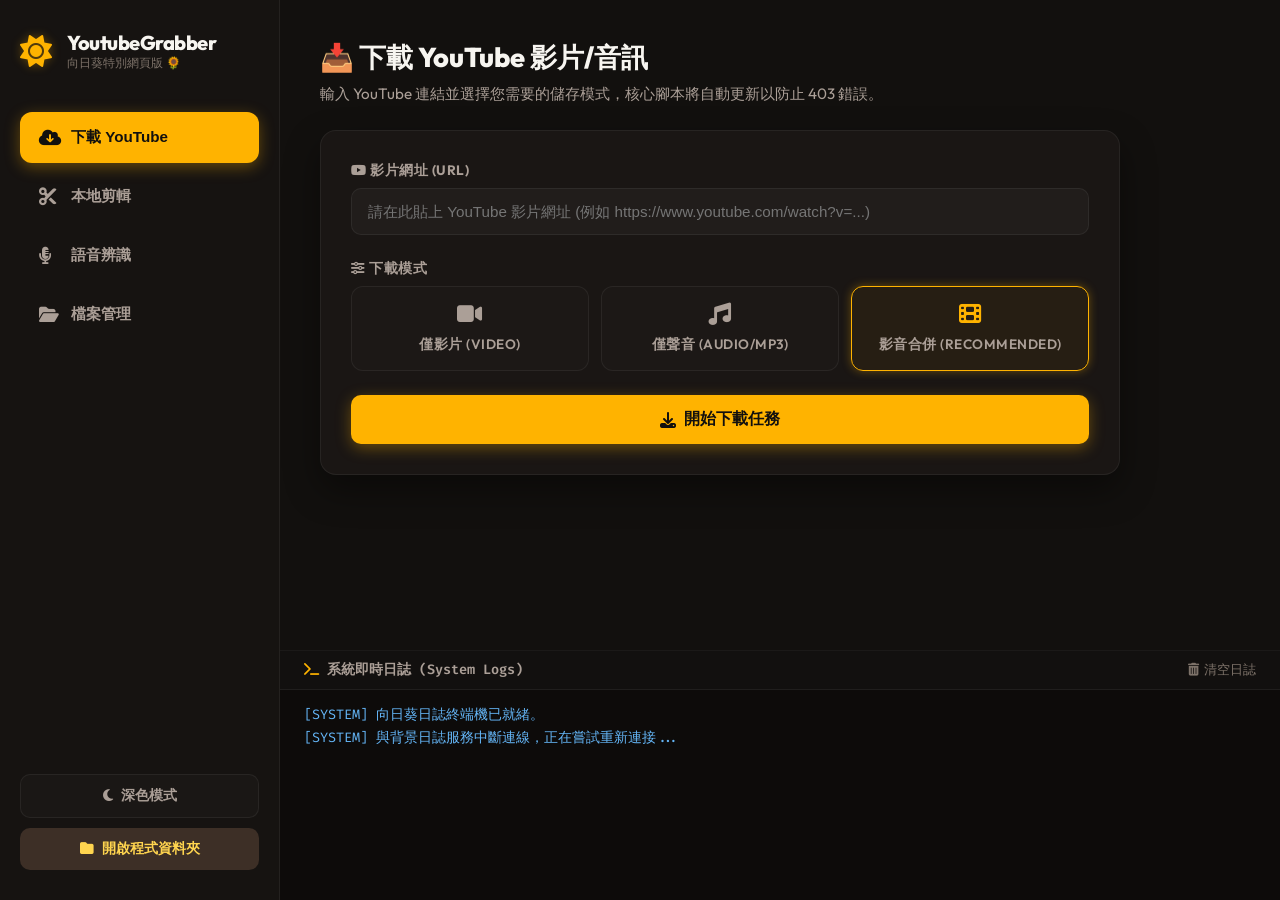
==== src/static/index.html @ 12cf1ce4 "first test" ====
<!DOCTYPE html>
<html lang="zh-Hant">
<head>
    <meta charset="UTF-8">
    <meta name="viewport" content="width=device-width, initial-scale=1.0">
    <title>Youtube 擷取工具 | 向日葵特別網頁版 🌻</title>
    <!-- Google Fonts -->
    <link rel="preconnect" href="https://fonts.googleapis.com">
    <link rel="preconnect" href="https://fonts.gstatic.com" crossorigin>
    <link href="https://fonts.googleapis.com/css2?family=Fira+Code:wght@400;600&family=Inter:wght@300;400;600;800&family=Outfit:wght@300;400;600;800&family=Playfair+Display:ital,wght@0,400;0,700;1,400&family=Space+Grotesk:wght@400;600;700&display=swap" rel="stylesheet">
    <!-- FontAwesome Icons -->
    <link rel="stylesheet" href="https://cdnjs.cloudflare.com/ajax/libs/font-awesome/6.4.0/css/all.min.css">
    <link rel="stylesheet" href="style.css">
</head>
<body class="theme-dark">
    <div class="app-layout">
        <!-- Sidebar Navigation -->
        <aside class="sidebar">
            <div class="brand-area">
                <div class="logo-sunflower"><i class="fa-solid fa-sun"></i></div>
                <div class="brand-text">
                    <h2>YoutubeGrabber</h2>
                    <p>向日葵特別網頁版 🌻</p>
                </div>
            </div>

            <!-- Tab Buttons -->
            <nav class="nav-tabs">
                <button class="nav-tab active" data-tab="tab-download">
                    <i class="fa-solid fa-cloud-arrow-down"></i> 下載 YouTube
                </button>
                <button class="nav-tab" data-tab="tab-cut">
                    <i class="fa-solid fa-scissors"></i> 本地剪輯
                </button>
                <button class="nav-tab" data-tab="tab-transcribe">
                    <i class="fa-solid fa-microphone-lines"></i> 語音辨識
                </button>
                <button class="nav-tab" data-tab="tab-files">
                    <i class="fa-solid fa-folder-open"></i> 檔案管理
                </button>
            </nav>

            <div class="sidebar-footer">
                <button id="theme-toggle-btn" class="theme-toggle-btn" title="切換深淺色模式">
                    <i class="fa-solid fa-moon"></i> <span>深色模式</span>
                </button>
                <button id="uninstall-tools-btn" class="theme-toggle-btn uninstall-btn" style="display: none; border-color: rgba(239, 83, 80, 0.25); color: #ef5350;" title="刪除本機的 FFmpeg / FFprobe">
                    <i class="fa-solid fa-trash-can"></i> <span>移除必要組件</span>
                </button>
                <button id="open-workspace-btn" class="workspace-btn">
                    <i class="fa-solid fa-folder"></i> 開啟程式資料夾
                </button>
            </div>
        </aside>

        <!-- Main Display Panel -->
        <main class="main-content">
            <!-- Dependency Alert Banner -->
            <div id="dependency-banner" class="dependency-banner hide">
                <div class="banner-content">
                    <span class="banner-icon"><i class="fa-solid fa-triangle-exclamation"></i></span>
                    <div class="banner-text">
                        <h3>偵測到缺少必要核心組件 (FFmpeg & FFprobe)</h3>
                        <p>專案需要這些組件才能進行影片下載與無損裁剪。點擊右側按鈕將為您自動安裝部署。</p>
                    </div>
                </div>
                <button id="install-tools-btn" class="install-banner-btn">
                    <i class="fa-solid fa-cloud-arrow-down"></i> 一鍵自動安裝
                </button>
            </div>

            <!-- Tabs Contents -->
            <div class="tab-contents">
                
                <!-- 1. YouTube Download Tab -->
                <div id="tab-download" class="tab-pane active">
                    <div class="pane-header">
                        <h2>📥 下載 YouTube 影片/音訊</h2>
                        <p>輸入 YouTube 連結並選擇您需要的儲存模式，核心腳本將自動更新以防止 403 錯誤。</p>
                    </div>

                    <div class="form-container">
                        <div class="input-group">
                            <label for="download-url"><i class="fa-brands fa-youtube"></i> 影片網址 (URL)</label>
                            <input type="url" id="download-url" placeholder="請在此貼上 YouTube 影片網址 (例如 https://www.youtube.com/watch?v=...)" required>
                        </div>

                        <div class="input-group">
                            <label><i class="fa-solid fa-sliders"></i> 下載模式</label>
                            <div class="mode-selectors">
                                <label class="mode-card">
                                    <input type="radio" name="download-mode" value="1">
                                    <div class="mode-card-content">
                                        <i class="fa-solid fa-video"></i>
                                        <span>僅影片 (Video)</span>
                                    </div>
                                </label>
                                <label class="mode-card">
                                    <input type="radio" name="download-mode" value="2">
                                    <div class="mode-card-content">
                                        <i class="fa-solid fa-music"></i>
                                        <span>僅聲音 (Audio/MP3)</span>
                                    </div>
                                </label>
                                <label class="mode-card active">
                                    <input type="radio" name="download-mode" value="3" checked>
                                    <div class="mode-card-content">
                                        <i class="fa-solid fa-film"></i>
                                        <span>影音合併 (Recommended)</span>
                                    </div>
                                </label>
                            </div>
                        </div>

                        <button id="start-download-btn" class="action-btn btn-yellow">
                            <i class="fa-solid fa-download"></i> 開始下載任務
                        </button>
                    </div>
                </div>

                <!-- 2. Local Media Cut Tab -->
                <div id="tab-cut" class="tab-pane">
                    <div class="pane-header">
                        <h2>✂️ 本地媒體高速度剪輯</h2>
                        <p>使用 FFmpeg 無損複製技術，在不重新編碼的情況下，極速裁剪影片或音訊。</p>
                    </div>

                    <div class="form-container">
                        <div class="input-group">
                            <label for="cut-file-path"><i class="fa-solid fa-file-video"></i> 本地檔案絕對路徑</label>
                            <div class="path-input-wrapper">
                                <input type="text" id="cut-file-path" placeholder="請輸入本機檔案路徑 (例如 C:\Videos\test.mp4) 或從檔案管理中點選">
                            </div>
                        </div>

                        <!-- Time inputs -->
                        <div class="time-range-group">
                            <div class="time-box">
                                <span class="time-title"><i class="fa-solid fa-play"></i> 開始時間</span>
                                <div class="time-inputs">
                                    <input type="number" id="start-h" min="0" max="99" value="0" placeholder="時">
                                    <span class="colon">:</span>
                                    <input type="number" id="start-m" min="0" max="59" value="0" placeholder="分">
                                    <span class="colon">:</span>
                                    <input type="number" id="start-s" min="0" max="59" value="0" placeholder="秒">
                                </div>
                            </div>
                            
                            <div class="time-box">
                                <span class="time-title"><i class="fa-solid fa-stop"></i> 結束時間</span>
                                <div class="time-inputs">
                                    <input type="number" id="end-h" min="0" max="99" value="0" placeholder="時">
                                    <span class="colon">:</span>
                                    <input type="number" id="end-m" min="0" max="59" value="0" placeholder="分">
                                    <span class="colon">:</span>
                                    <input type="number" id="end-s" min="0" max="10" placeholder="秒">
                                </div>
                            </div>
                        </div>

                        <button id="start-cut-btn" class="action-btn btn-yellow">
                            <i class="fa-solid fa-scissors"></i> 執行 FFmpeg 剪輯
                        </button>
                    </div>
                </div>

                <!-- 3. Audio Transcriber (Whisper) Tab -->
                <div id="tab-transcribe" class="tab-pane">
                    <div class="pane-header">
                        <h2>🎤 AI 語音辨識 (Whisper)</h2>
                        <p>將本地影片或音訊檔案直接轉換為繁體中文字幕，基於 faster-whisper 引擎。</p>
                    </div>

                    <div class="form-container">
                        <div class="input-group">
                            <label for="transcribe-file-path"><i class="fa-solid fa-file-audio"></i> 本地檔案絕對路徑</label>
                            <input type="text" id="transcribe-file-path" placeholder="請輸入本機檔案路徑 (例如 C:\Videos\test.mp3) 或從檔案管理中點選">
                        </div>

                        <div class="form-row">
                            <div class="input-group half">
                                <label for="whisper-model-select"><i class="fa-solid fa-brain"></i> 語音模型大小</label>
                                <select id="whisper-model-select">
                                    <option value="tiny">Tiny (極快/低準度)</option>
                                    <option value="base">Base (快速/中低準度)</option>
                                    <option value="small">Small (平衡/中等準度)</option>
                                    <option value="medium">Medium (慢/高準度)</option>
                                    <option value="large-v3" selected>Large-V3 (極慢/最高準度)</option>
                                </select>
                            </div>

                            <div class="input-group half align-bottom">
                                <label class="custom-checkbox">
                                    <input type="checkbox" id="show-timestamps-check" checked>
                                    <span class="checkmark"></span>
                                    輸出中包含時間戳記
                                </label>
                            </div>
                        </div>

                        <button id="start-transcribe-btn" class="action-btn btn-yellow">
                            <i class="fa-solid fa-microphone-lines"></i> 開始 Whisper 文字辨識
                        </button>
                    </div>
                </div>

                <!-- 4. File Manager Tab -->
                <div id="tab-files" class="tab-pane">
                    <div class="pane-header">
                        <h2>📂 下載與輸出檔案管理</h2>
                        <p>這裡列出了目前儲存在程式根目錄下的所有影片、音訊及文字辨識檔。</p>
                    </div>

                    <div class="files-table-container">
                        <table id="files-table" class="files-table">
                            <thead>
                                <tr>
                                    <th>檔案名稱</th>
                                    <th>大小 (MB)</th>
                                    <th>檔案類型</th>
                                    <th class="actions-header">快速操作</th>
                                </tr>
                            </thead>
                            <tbody id="files-list-body">
                                <!-- Dynamic File Items -->
                                <tr>
                                    <td colspan="4" class="empty-message">正在載入本地檔案清單...</td>
                                </tr>
                            </tbody>
                        </table>
                    </div>
                </div>

            </div>

            <!-- Execution Status & Progress (Sticky bottom-middle area) -->
            <div id="progress-container" class="progress-container hide">
                <div class="progress-details">
                    <span id="progress-task-name"><i class="fa-solid fa-spinner fa-spin"></i> 正在執行任務...</span>
                    <span id="progress-percentage">0%</span>
                </div>
                <div class="progress-bar-bg">
                    <div id="progress-bar-fill" class="progress-bar-fill" style="width: 0%"></div>
                </div>
            </div>

            <!-- System Terminal Logger -->
            <footer class="system-logs-panel">
                <div class="logs-header">
                    <h3><i class="fa-solid fa-terminal"></i> 系統即時日誌 (System Logs)</h3>
                    <button id="clear-logs-btn" class="clear-btn" title="清除終端機日誌">
                        <i class="fa-solid fa-trash-can"></i> 清空日誌
                    </button>
                </div>
                <div id="terminal-console" class="terminal-console">
                    <div class="log-line system-line">[SYSTEM] 向日葵日誌終端機已就緒。</div>
                </div>
            </footer>
        </main>
    </div>

    <!-- Media Preview Modal (for video/audio playing) -->
    <div id="media-modal" class="modal">
        <div class="modal-content">
            <span class="modal-close">&times;</span>
            <h3 id="modal-title">媒體播放器</h3>
            <div class="modal-body">
                <!-- HTML5 video/audio player served dynamically or standard container -->
                <div id="media-player-container"></div>
            </div>
        </div>
    </div>

    <!-- JavaScript Controller -->
    <script src="app.js"></script>
</body>
</html>
---- src/static/style.css ----
/* ===================================================
   YoutubeGrabber - Sunflower Studio Premium Stylesheet
   =================================================== */

/* Theme variables declarations */
.theme-dark {
    --bg-primary: #12100e;
    --bg-secondary: #1a1614;
    --bg-sidebar: #161311;
    --border-color: rgba(255, 255, 255, 0.06);
    --border-color-active: rgba(255, 179, 0, 0.3);
    
    --text-primary: #f7f5f0;
    --text-secondary: #ab9f97;
    --text-muted: #7d7269;
    
    --accent-sunflower: #ffb300;
    --accent-hover: #ffa000;
    --accent-shadow: rgba(255, 179, 0, 0.35);
    
    --secondary-btn: #3d2f26;
    --secondary-btn-hover: #4e3d31;
    --secondary-text: #ffd54f;
    
    --card-bg: #1e1a17;
    --terminal-bg: #0d0b0a;
    --terminal-text: #ffcc00;
    --terminal-tag: #8bc34a;
    --terminal-system: #64b5f6;
    --terminal-border: rgba(255, 179, 0, 0.1);
    
    --shadow-premium: 0 15px 35px rgba(0, 0, 0, 0.4);
}

.theme-light {
    --bg-primary: #f2ebd9;
    --bg-secondary: #fffdf9;
    --bg-sidebar: #fff8e7;
    --border-color: rgba(93, 64, 55, 0.12);
    --border-color-active: rgba(255, 160, 0, 0.5);
    
    --text-primary: #3d2720;
    --text-secondary: #5e4137;
    --text-muted: #8d6e63;
    
    --accent-sunflower: #ffa000;
    --accent-hover: #f57c00;
    --accent-shadow: rgba(255, 160, 0, 0.25);
    
    --secondary-btn: #5d4037;
    --secondary-btn-hover: #3e2723;
    --secondary-text: #fffdf9;
    
    --card-bg: #fffbf0;
    --terminal-bg: #3d2720;
    --terminal-text: #fff8e1;
    --terminal-tag: #a5d6a7;
    --terminal-system: #90caf9;
    --terminal-border: rgba(93, 64, 55, 0.2);
    
    --shadow-premium: 0 10px 25px rgba(93, 64, 55, 0.15);
}

/* Global Reset & Typography */
* {
    box-sizing: border-box;
    margin: 0;
    padding: 0;
    transition: background-color 0.3s ease, border-color 0.3s ease, color 0.2s ease;
}

body {
    font-family: 'Outfit', 'Inter', "Microsoft JhengHei UI", -apple-system, sans-serif;
    background-color: var(--bg-primary);
    color: var(--text-primary);
    overflow: hidden;
    height: 100vh;
    width: 100vw;
}

/* Layout Structure */
.app-layout {
    display: flex;
    width: 100vw;
    height: 100vh;
    overflow: hidden;
}

/* Sidebar Styling */
.sidebar {
    width: 280px;
    background-color: var(--bg-sidebar);
    border-right: 1px solid var(--border-color);
    display: flex;
    flex-direction: column;
    padding: 30px 20px;
    z-index: 10;
}

.brand-area {
    display: flex;
    align-items: center;
    gap: 15px;
    margin-bottom: 40px;
}

.logo-sunflower {
    font-size: 2rem;
    color: var(--accent-sunflower);
    animation: rotateSlow 25s infinite linear;
    filter: drop-shadow(0 0 5px var(--accent-shadow));
}

.brand-text h2 {
    font-size: 1.25rem;
    font-weight: 800;
    letter-spacing: -0.5px;
}

.brand-text p {
    font-size: 0.75rem;
    color: var(--text-muted);
}

.nav-tabs {
    display: flex;
    flex-direction: column;
    gap: 8px;
    flex: 1;
}

.nav-tab {
    background: transparent;
    border: 1px solid transparent;
    padding: 14px 18px;
    border-radius: 12px;
    color: var(--text-secondary);
    font-size: 0.95rem;
    font-weight: 600;
    text-align: left;
    cursor: pointer;
    display: flex;
    align-items: center;
    gap: 12px;
    transition: all 0.2s ease;
}

.nav-tab i {
    font-size: 1.1rem;
    width: 20px;
}

.nav-tab:hover {
    background-color: rgba(255, 179, 0, 0.05);
    color: var(--text-primary);
}

.nav-tab.active {
    background-color: var(--accent-sunflower);
    color: #12100e !important;
    box-shadow: 0 4px 15px var(--accent-shadow);
}

.sidebar-footer {
    display: flex;
    flex-direction: column;
    gap: 10px;
    margin-top: auto;
}

.theme-toggle-btn, .workspace-btn {
    width: 100%;
    padding: 12px;
    border-radius: 10px;
    font-size: 0.85rem;
    font-weight: 600;
    cursor: pointer;
    display: flex;
    justify-content: center;
    align-items: center;
    gap: 8px;
    border: 1px solid var(--border-color);
    background: rgba(255,255,255,0.02);
    color: var(--text-secondary);
}

.theme-toggle-btn:hover, .workspace-btn:hover {
    background: rgba(255, 179, 0, 0.08);
    color: var(--text-primary);
}

.workspace-btn {
    background-color: var(--secondary-btn);
    color: var(--secondary-text);
    border: none;
}
.workspace-btn:hover {
    background-color: var(--secondary-btn-hover);
    color: var(--text-primary);
}

/* Main Content Panel */
.main-content {
    flex: 1;
    display: flex;
    flex-direction: column;
    height: 100%;
    overflow: hidden;
    position: relative;
}

/* Tab Panes */
.tab-contents {
    flex: 1;
    overflow-y: auto;
    padding: 40px;
    display: flex;
    flex-direction: column;
}

.tab-pane {
    display: none;
    flex-direction: column;
    gap: 25px;
    height: 100%;
}

.tab-pane.active {
    display: flex;
}

.pane-header h2 {
    font-size: 1.7rem;
    font-weight: 800;
    margin-bottom: 8px;
    display: flex;
    align-items: center;
    gap: 10px;
}

.pane-header p {
    color: var(--text-secondary);
    font-size: 0.95rem;
}

/* Form Container styles */
.form-container {
    background-color: var(--bg-secondary);
    border: 1px solid var(--border-color);
    border-radius: 16px;
    padding: 30px;
    display: flex;
    flex-direction: column;
    gap: 24px;
    box-shadow: var(--shadow-premium);
    max-width: 800px;
}

.input-group {
    display: flex;
    flex-direction: column;
    gap: 8px;
}

.input-group.half {
    flex: 1;
}

.form-row {
    display: flex;
    gap: 20px;
}

.input-group.align-bottom {
    justify-content: flex-end;
    padding-bottom: 12px;
}

label {
    font-size: 0.85rem;
    font-weight: 700;
    text-transform: uppercase;
    letter-spacing: 0.5px;
    color: var(--text-secondary);
}

input[type="url"], input[type="text"], select {
    background-color: rgba(255, 255, 255, 0.03);
    border: 1px solid var(--border-color);
    border-radius: 10px;
    padding: 14px 16px;
    font-size: 0.95rem;
    color: var(--text-primary);
    outline: none;
    width: 100%;
}

input[type="url"]:focus, input[type="text"]:focus, select:focus {
    border-color: var(--accent-sunflower);
    box-shadow: 0 0 0 3px var(--accent-shadow);
}

/* Mode Selectors (Cards style) */
.mode-selectors {
    display: grid;
    grid-template-columns: repeat(3, 1fr);
    gap: 12px;
}

.mode-card {
    cursor: pointer;
    position: relative;
}

.mode-card input {
    position: absolute;
    opacity: 0;
    width: 0;
    height: 0;
}

.mode-card-content {
    background-color: rgba(255,255,255,0.01);
    border: 1px solid var(--border-color);
    border-radius: 12px;
    padding: 16px;
    display: flex;
    flex-direction: column;
    align-items: center;
    gap: 10px;
    text-align: center;
    transition: all 0.2s ease;
}

.mode-card-content i {
    font-size: 1.4rem;
    color: var(--text-secondary);
}

.mode-card-content span {
    font-size: 0.85rem;
    font-weight: 600;
}

.mode-card input:checked + .mode-card-content {
    border-color: var(--accent-sunflower);
    background-color: rgba(255, 179, 0, 0.05);
    box-shadow: 0 0 10px var(--accent-shadow);
}

.mode-card input:checked + .mode-card-content i {
    color: var(--accent-sunflower);
}

/* Time Inputs Group */
.time-range-group {
    display: grid;
    grid-template-columns: repeat(2, 1fr);
    gap: 20px;
}

.time-box {
    background-color: rgba(0,0,0,0.1);
    border: 1px solid var(--border-color);
    border-radius: 12px;
    padding: 16px;
    display: flex;
    flex-direction: column;
    gap: 10px;
}

.time-title {
    font-size: 0.8rem;
    font-weight: 700;
    color: var(--text-secondary);
}

.time-inputs {
    display: flex;
    align-items: center;
    justify-content: center;
    gap: 6px;
}

.time-inputs input {
    width: 50px;
    padding: 8px 0;
    border: 1px solid var(--border-color);
    border-radius: 6px;
    background-color: rgba(255,255,255,0.03);
    color: var(--text-primary);
    text-align: center;
    font-family: 'Space Grotesk', sans-serif;
    font-size: 1.1rem;
    font-weight: 700;
    outline: none;
}

/* Disable spinner buttons in number inputs */
.time-inputs input::-webkit-outer-spin-button,
.time-inputs input::-webkit-inner-spin-button {
    -webkit-appearance: none;
    margin: 0;
}

.colon {
    font-size: 1.1rem;
    font-weight: 700;
    color: var(--text-muted);
}

/* Custom Checkbox */
.custom-checkbox {
    display: flex;
    align-items: center;
    position: relative;
    padding-left: 28px;
    cursor: pointer;
    font-size: 0.85rem;
    font-weight: 600;
    color: var(--text-secondary);
    user-select: none;
}
.custom-checkbox input {
    position: absolute;
    opacity: 0;
    cursor: pointer;
    height: 0;
    width: 0;
}
.checkmark {
    position: absolute;
    top: 5px;
    left: 0;
    height: 18px;
    width: 18px;
    background-color: rgba(255, 255, 255, 0.03);
    border: 1px solid var(--border-color);
    border-radius: 4px;
}
.custom-checkbox:hover input ~ .checkmark {
    background-color: rgba(255, 255, 255, 0.08);
}
.custom-checkbox input:checked ~ .checkmark {
    background-color: var(--accent-sunflower);
    border-color: var(--accent-sunflower);
}
.checkmark:after {
    content: "";
    position: absolute;
    display: none;
}
.custom-checkbox input:checked ~ .checkmark:after {
    display: block;
}
.custom-checkbox .checkmark:after {
    left: 6px;
    top: 2px;
    width: 4px;
    height: 8px;
    border: solid #12100e;
    border-width: 0 2px 2px 0;
    transform: rotate(45deg);
}

/* Action Button */
.action-btn {
    padding: 14px;
    font-size: 1rem;
    font-weight: 700;
    border-radius: 10px;
    border: none;
    cursor: pointer;
    display: flex;
    justify-content: center;
    align-items: center;
    gap: 8px;
    transition: all 0.2s ease;
}

.btn-yellow {
    background-color: var(--accent-sunflower);
    color: #12100e;
    box-shadow: 0 4px 15px var(--accent-shadow);
}

.btn-yellow:hover {
    background-color: var(--accent-hover);
    transform: translateY(-2px);
    box-shadow: 0 6px 20px var(--accent-shadow);
}

.btn-yellow:active {
    transform: translateY(0);
}

.action-btn:disabled {
    opacity: 0.6;
    cursor: not-allowed;
    transform: none !important;
    box-shadow: none !important;
}

/* System Logger Panel (Sticky bottom) */
.system-logs-panel {
    background-color: var(--terminal-bg);
    border-top: 1px solid var(--border-color);
    height: 250px;
    display: flex;
    flex-direction: column;
    font-family: 'Fira Code', 'Consolas', monospace;
    font-size: 0.85rem;
    margin-top: auto;
    z-index: 5;
}

.logs-header {
    background-color: rgba(255,255,255,0.02);
    border-bottom: 1px solid var(--border-color);
    padding: 10px 24px;
    display: flex;
    justify-content: space-between;
    align-items: center;
}

.logs-header h3 {
    font-size: 0.85rem;
    font-weight: 600;
    color: var(--text-secondary);
}

.logs-header h3 i {
    color: var(--accent-sunflower);
}

.clear-btn {
    background: transparent;
    border: none;
    color: var(--text-muted);
    font-size: 0.8rem;
    cursor: pointer;
    display: flex;
    align-items: center;
    gap: 5px;
}
.clear-btn:hover {
    color: var(--text-primary);
}

.terminal-console {
    flex: 1;
    padding: 15px 24px;
    overflow-y: auto;
    color: var(--terminal-text);
    display: flex;
    flex-direction: column;
    gap: 4px;
    line-height: 1.4;
}

.log-line {
    white-space: pre-wrap;
    word-break: break-all;
}

.log-line.system-line {
    color: var(--terminal-system);
}
.log-line.core-err-line {
    color: #ef5350;
}

/* File Manager Table styling */
.files-table-container {
    background-color: var(--bg-secondary);
    border: 1px solid var(--border-color);
    border-radius: 14px;
    overflow: hidden;
    box-shadow: var(--shadow-premium);
}

.files-table {
    width: 100%;
    border-collapse: collapse;
    text-align: left;
    font-size: 0.9rem;
}

.files-table th {
    background-color: rgba(255,255,255,0.02);
    padding: 14px 20px;
    font-weight: 700;
    color: var(--text-secondary);
    border-bottom: 1px solid var(--border-color);
}

.files-table td {
    padding: 14px 20px;
    border-bottom: 1px solid var(--border-color);
    color: var(--text-primary);
}

.files-table tbody tr:hover {
    background-color: rgba(255, 179, 0, 0.02);
}

.empty-message {
    text-align: center;
    color: var(--text-muted);
    padding: 40px !important;
}

.action-row {
    display: flex;
    gap: 6px;
}

.actions-header {
    text-align: right;
}
.action-row {
    justify-content: flex-end;
}

.table-btn {
    padding: 6px 12px;
    font-size: 0.75rem;
    font-weight: 700;
    border-radius: 6px;
    cursor: pointer;
    display: flex;
    align-items: center;
    gap: 5px;
    border: none;
    transition: all 0.2s ease;
}

.table-btn.btn-play {
    background-color: rgba(139, 195, 74, 0.15);
    color: #8bc34a;
}
.table-btn.btn-play:hover {
    background-color: #8bc34a;
    color: #fff;
}

.table-btn.btn-cut {
    background-color: rgba(255, 179, 0, 0.15);
    color: var(--accent-sunflower);
}
.table-btn.btn-cut:hover {
    background-color: var(--accent-sunflower);
    color: #12100e;
}

.table-btn.btn-ocr {
    background-color: rgba(33, 150, 243, 0.15);
    color: #2196f3;
}
.table-btn.btn-ocr:hover {
    background-color: #2196f3;
    color: #fff;
}

.table-btn.btn-delete {
    background-color: rgba(239, 83, 80, 0.15);
    color: #ef5350;
}
.table-btn.btn-delete:hover {
    background-color: #ef5350;
    color: #fff;
}

/* Progress HUD (Sticky on top of logs) */
.progress-container {
    background-color: var(--bg-secondary);
    border: 1px solid var(--border-color-active);
    box-shadow: 0 4px 20px rgba(0, 0, 0, 0.2);
    border-radius: 12px;
    padding: 16px 20px;
    position: absolute;
    bottom: 260px;
    left: 40px;
    right: 40px;
    z-index: 10;
    display: flex;
    flex-direction: column;
    gap: 10px;
    transform: translateY(0);
    opacity: 1;
    transition: transform 0.3s ease, opacity 0.3s ease;
}

.progress-container.hide {
    transform: translateY(15px);
    opacity: 0;
    pointer-events: none;
}

.progress-details {
    display: flex;
    justify-content: space-between;
    font-size: 0.85rem;
    font-weight: 700;
}

#progress-percentage {
    color: var(--accent-sunflower);
}

.progress-bar-bg {
    background-color: rgba(255,255,255,0.06);
    height: 8px;
    border-radius: 4px;
    overflow: hidden;
    width: 100%;
}

.progress-bar-fill {
    background-color: var(--accent-sunflower);
    height: 100%;
    width: 0%;
    border-radius: 4px;
    box-shadow: 0 0 10px var(--accent-sunflower);
    transition: width 0.1s ease;
}

/* Modals */
.modal {
    display: none;
    position: fixed;
    top: 0;
    left: 0;
    width: 100%;
    height: 100%;
    background-color: rgba(0, 0, 0, 0.8);
    z-index: 999;
    justify-content: center;
    align-items: center;
}

.modal.show {
    display: flex;
}

.modal-content {
    background-color: var(--bg-secondary);
    border: 1px solid var(--border-color-active);
    border-radius: 16px;
    width: 90%;
    max-width: 680px;
    padding: 30px;
    box-shadow: var(--shadow-premium);
    position: relative;
    display: flex;
    flex-direction: column;
    gap: 15px;
}

.modal-close {
    position: absolute;
    top: 15px;
    right: 20px;
    font-size: 2rem;
    font-weight: bold;
    cursor: pointer;
    color: var(--text-secondary);
}
.modal-close:hover {
    color: var(--text-primary);
}

.modal-body video, .modal-body audio {
    width: 100%;
    max-height: 400px;
    border-radius: 8px;
    outline: none;
}

/* Keyframes Animations */
@keyframes rotateSlow {
    from { transform: rotate(0deg); }
    to { transform: rotate(360deg); }
}

/* Responsive adjustment */
@media (max-width: 992px) {
    .app-layout {
        flex-direction: column;
    }
    .sidebar {
        width: 100%;
        height: auto;
        padding: 20px;
        flex-direction: row;
        align-items: center;
        justify-content: space-between;
        border-right: none;
        border-bottom: 1px solid var(--border-color);
    }
    .brand-area {
        margin-bottom: 0;
    }
    .nav-tabs {
        flex-direction: row;
        flex: initial;
        gap: 6px;
    }
    .nav-tab {
        padding: 10px 14px;
        font-size: 0.85rem;
    }
    .sidebar-footer {
        flex-direction: row;
        margin-top: 0;
    }
    .theme-toggle-btn span {
        display: none;
    }
    .workspace-btn {
        padding: 10px;
    }
    .tab-contents {
        padding: 20px;
    }
    .progress-container {
        bottom: 260px;
        left: 20px;
        right: 20px;
    }
}

@media (max-width: 600px) {
    .sidebar {
        flex-direction: column;
        gap: 15px;
    }
    .nav-tabs {
        width: 100%;
        overflow-x: auto;
        padding-bottom: 5px;
    }
    .form-row {
        flex-direction: column;
        gap: 15px;
    }
    .mode-selectors {
        grid-template-columns: 1fr;
    }
    .time-range-group {
        grid-template-columns: 1fr;
    }
}

/* ===================================================
   Dependency Banner Styles
   =================================================== */
.dependency-banner {
    display: flex;
    background-color: rgba(217, 119, 6, 0.12);
    border: 1px solid rgba(217, 119, 6, 0.25);
    color: #fbbf24;
    padding: 16px 24px;
    border-radius: 12px;
    margin-bottom: 25px;
    justify-content: space-between;
    align-items: center;
    gap: 20px;
    animation: bannerSlideDown 0.4s ease forwards;
}

.theme-light .dependency-banner {
    background-color: #fff9e6;
    border-color: rgba(245, 124, 0, 0.25);
    color: #e65100;
}

.dependency-banner.hide {
    display: none !important;
}

.banner-content {
    display: flex;
    align-items: center;
    gap: 16px;
}

.banner-icon {
    font-size: 1.6rem;
    color: var(--accent-sunflower);
}

.theme-light .banner-icon {
    color: #ffa000;
}

.banner-text h3 {
    font-size: 1rem;
    font-weight: 700;
    margin-bottom: 4px;
}

.banner-text p {
    font-size: 0.85rem;
    opacity: 0.85;
    line-height: 1.4;
}

.install-banner-btn {
    padding: 10px 20px;
    font-size: 0.85rem;
    font-weight: 700;
    border-radius: 8px;
    border: none;
    cursor: pointer;
    display: flex;
    align-items: center;
    gap: 8px;
    background-color: var(--accent-sunflower);
    color: #12100e;
    transition: all 0.2s ease;
    white-space: nowrap;
    box-shadow: 0 4px 10px var(--accent-shadow);
}

.install-banner-btn:hover {
    background-color: var(--accent-hover);
    transform: translateY(-1px);
}

.install-banner-btn:active {
    transform: translateY(0);
}

@keyframes bannerSlideDown {
    from {
        opacity: 0;
        transform: translateY(-15px);
    }
    to {
        opacity: 1;
        transform: translateY(0);
    }
}
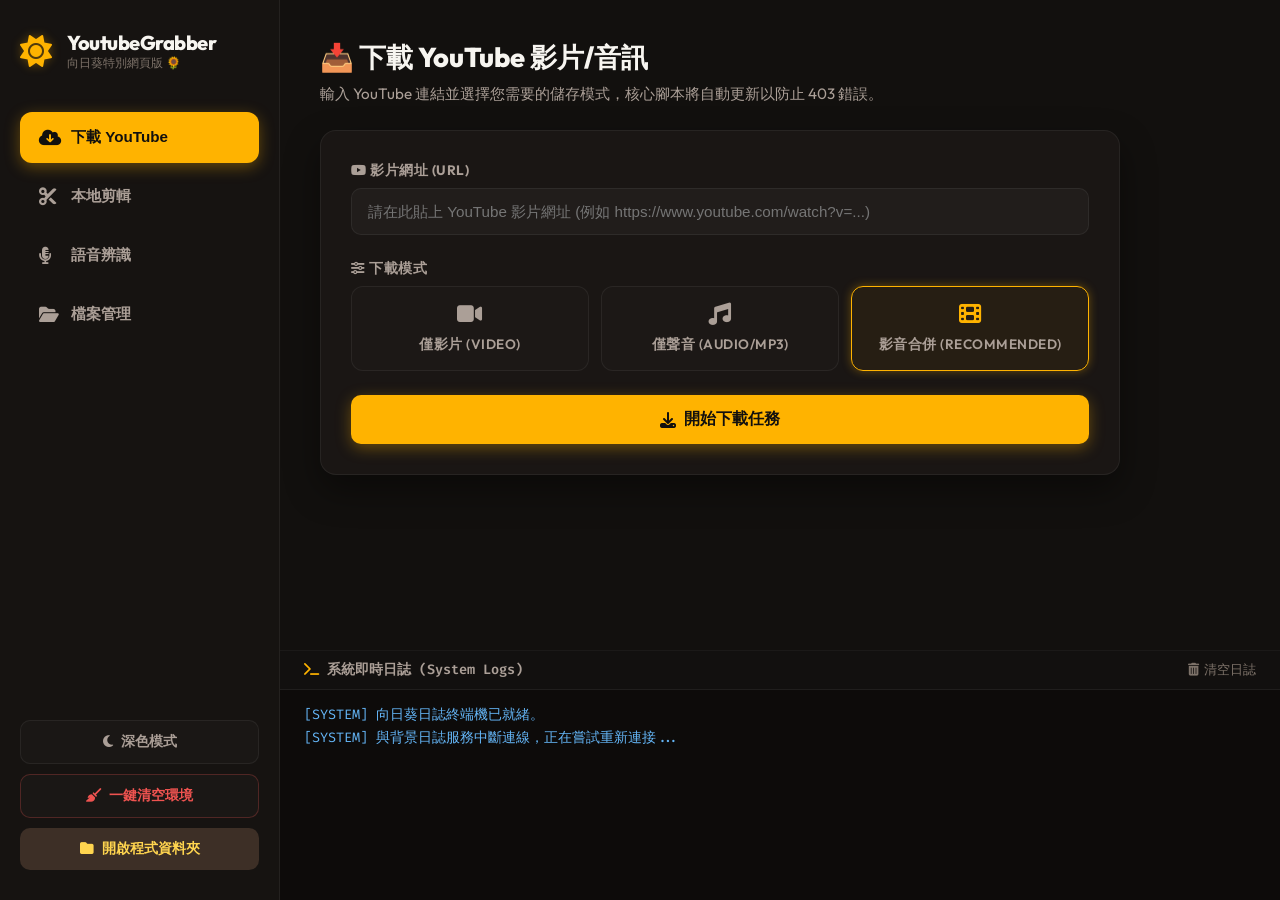
==== commit 76f4008d: "1" ====
--- a/src/static/index.html
+++ b/src/static/index.html
@@ -44,8 +44,8 @@
                 <button id="theme-toggle-btn" class="theme-toggle-btn" title="切換深淺色模式">
                     <i class="fa-solid fa-moon"></i> <span>深色模式</span>
                 </button>
-                <button id="uninstall-tools-btn" class="theme-toggle-btn uninstall-btn" style="display: none; border-color: rgba(239, 83, 80, 0.25); color: #ef5350;" title="刪除本機的 FFmpeg / FFprobe">
-                    <i class="fa-solid fa-trash-can"></i> <span>移除必要組件</span>
+                <button id="clean-env-btn" class="theme-toggle-btn uninstall-btn" style="border-color: rgba(239, 83, 80, 0.25); color: #ef5350;" title="清空本機所有下載檔案與 Python 環境">
+                    <i class="fa-solid fa-broom"></i> <span>一鍵清空環境</span>
                 </button>
                 <button id="open-workspace-btn" class="workspace-btn">
                     <i class="fa-solid fa-folder"></i> 開啟程式資料夾
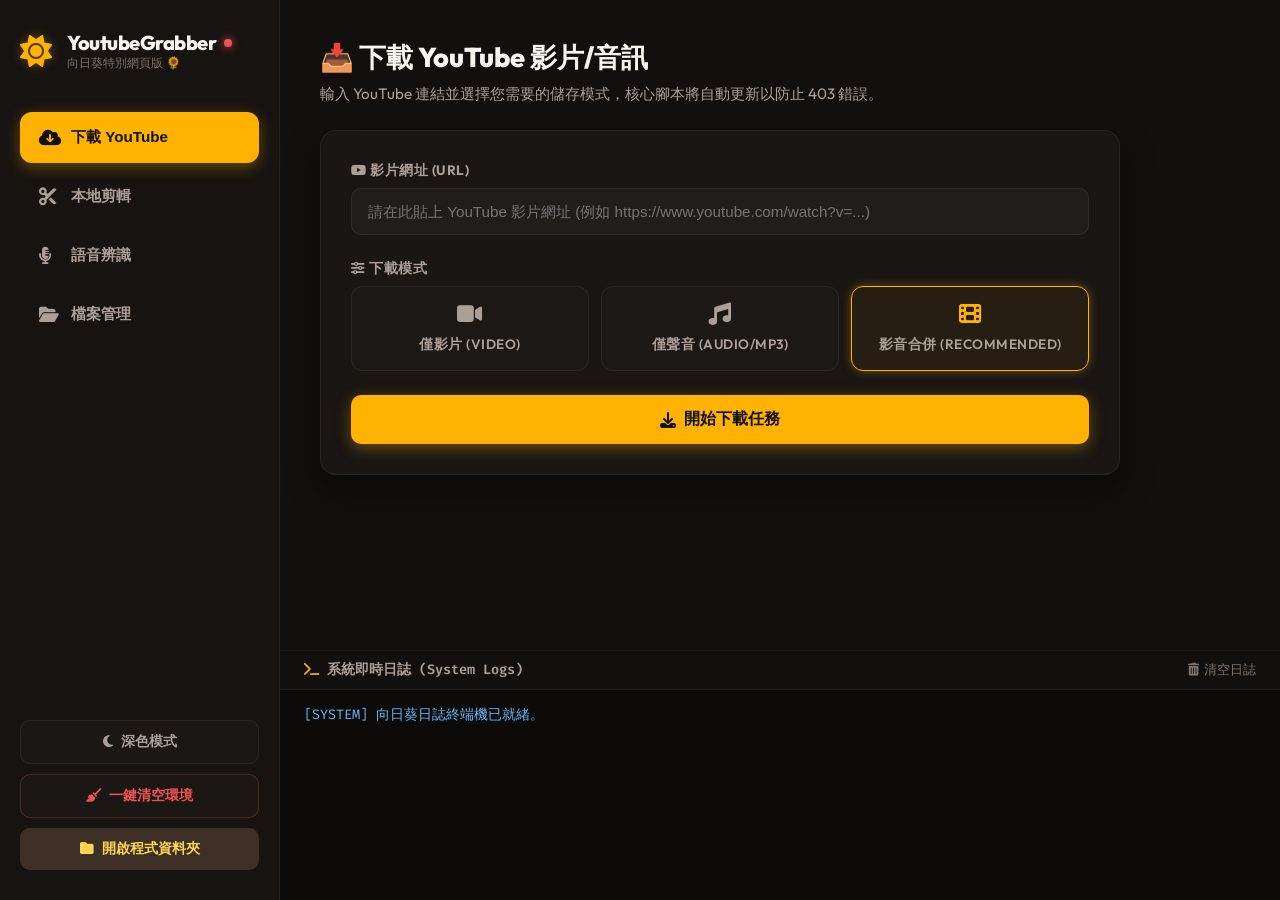
==== commit 62ae0867: "Add C# Splash Tray Launcher and Optimize connection status logs" ====
--- a/src/static/index.html
+++ b/src/static/index.html
@@ -19,7 +19,7 @@
             <div class="brand-area">
                 <div class="logo-sunflower"><i class="fa-solid fa-sun"></i></div>
                 <div class="brand-text">
-                    <h2>YoutubeGrabber</h2>
+                    <h2>YoutubeGrabber <span id="connection-dot" class="connection-dot disconnected" title="與後端服務中斷連線..."></span></h2>
                     <p>向日葵特別網頁版 🌻</p>
                 </div>
             </div>
--- a/src/static/style.css
+++ b/src/static/style.css
@@ -115,6 +115,40 @@
     font-size: 1.25rem;
     font-weight: 800;
     letter-spacing: -0.5px;
+    display: flex;
+    align-items: center;
+}
+
+.connection-dot {
+    display: inline-block;
+    width: 8px;
+    height: 8px;
+    border-radius: 50%;
+    margin-left: 8px;
+    transition: all 0.3s ease;
+}
+
+.connection-dot.connected {
+    background-color: #8bc34a;
+    box-shadow: 0 0 8px #8bc34a;
+    animation: pulseGreen 2s infinite;
+}
+
+.connection-dot.disconnected {
+    background-color: #ef5350;
+    box-shadow: 0 0 8px #ef5350;
+}
+
+@keyframes pulseGreen {
+    0% {
+        box-shadow: 0 0 0 0 rgba(139, 195, 74, 0.7);
+    }
+    70% {
+        box-shadow: 0 0 0 6px rgba(139, 195, 74, 0);
+    }
+    100% {
+        box-shadow: 0 0 0 0 rgba(139, 195, 74, 0);
+    }
 }
 
 .brand-text p {
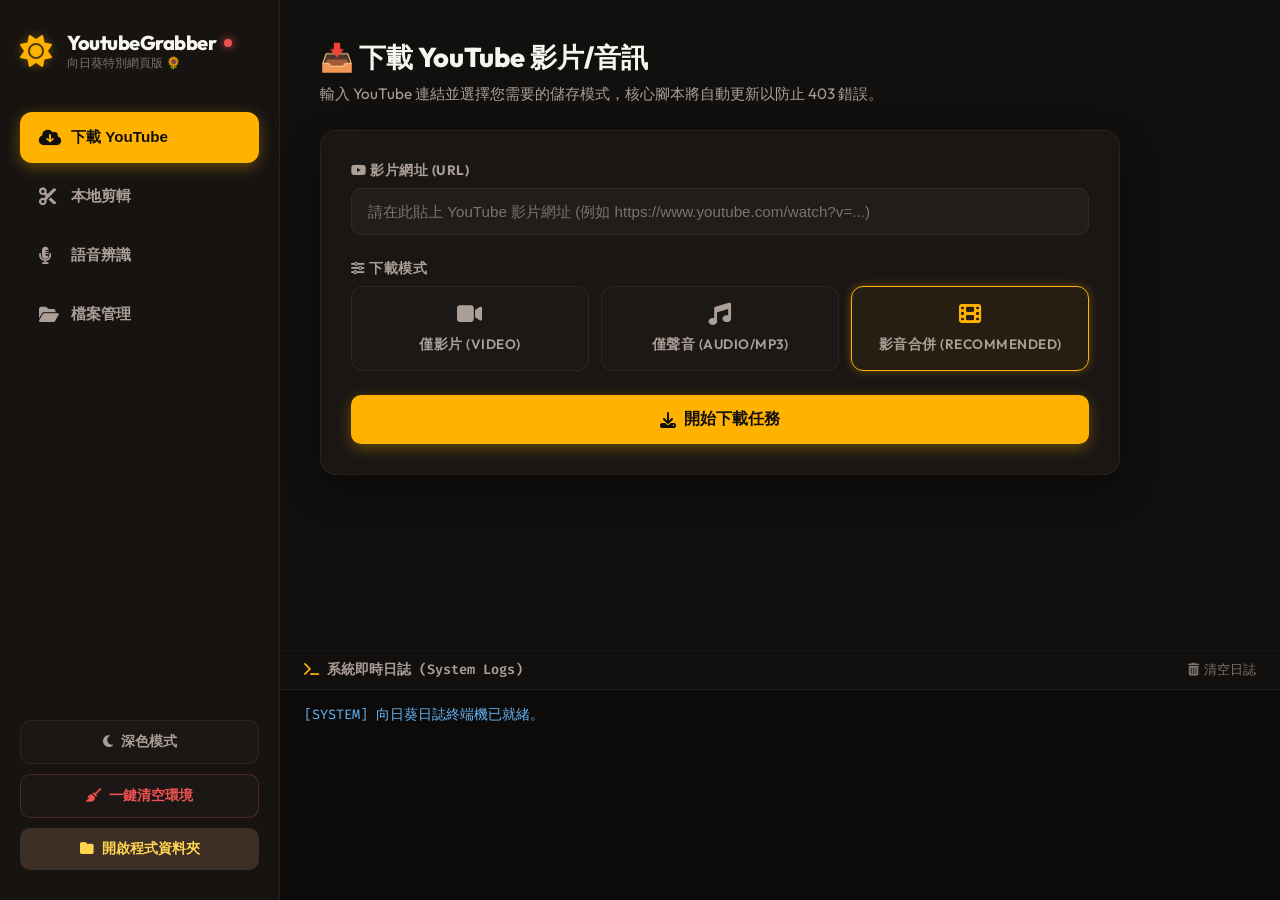
==== commit 51fe5842: "feat: implement native file selector API, drag-and-drop path auto-resolving, connection banner, inst" ====
--- a/src/static/index.html
+++ b/src/static/index.html
@@ -69,6 +69,17 @@
                 </button>
             </div>
 
+            <!-- Connection Alert Banner -->
+            <div id="connection-banner" class="connection-banner hide">
+                <div class="banner-content">
+                    <span class="banner-icon"><i class="fa-solid fa-circle-exclamation"></i></span>
+                    <div class="banner-text">
+                        <h3>未連線至背景伺服器</h3>
+                        <p>無法讀取本地檔案或執行下載/剪輯/語音辨識。請確保已經雙擊執行了本機的 <strong>SunflowerLauncher.exe</strong> 啟動器。</p>
+                    </div>
+                </div>
+            </div>
+
             <!-- Tabs Contents -->
             <div class="tab-contents">
                 
@@ -129,7 +140,8 @@
                         <div class="input-group">
                             <label for="cut-file-path"><i class="fa-solid fa-file-video"></i> 本地檔案絕對路徑</label>
                             <div class="path-input-wrapper">
-                                <input type="text" id="cut-file-path" placeholder="請輸入本機檔案路徑 (例如 C:\Videos\test.mp4) 或從檔案管理中點選">
+                                <input type="text" id="cut-file-path" placeholder="請輸入本機檔案路徑 (例如 C:\Videos\test.mp4) 或從檔案管理中點選 / 直接拖曳檔案至此">
+                                <button id="browse-cut-btn" class="browse-btn" type="button" title="選擇本地檔案"><i class="fa-solid fa-folder-open"></i> 瀏覽檔案</button>
                             </div>
                         </div>
 
@@ -174,7 +186,10 @@
                     <div class="form-container">
                         <div class="input-group">
                             <label for="transcribe-file-path"><i class="fa-solid fa-file-audio"></i> 本地檔案絕對路徑</label>
-                            <input type="text" id="transcribe-file-path" placeholder="請輸入本機檔案路徑 (例如 C:\Videos\test.mp3) 或從檔案管理中點選">
+                            <div class="path-input-wrapper">
+                                <input type="text" id="transcribe-file-path" placeholder="請輸入本機檔案路徑 (例如 C:\Videos\test.mp3) 或從檔案管理中點選 / 直接拖曳檔案至此">
+                                <button id="browse-transcribe-btn" class="browse-btn" type="button" title="選擇本地檔案"><i class="fa-solid fa-folder-open"></i> 瀏覽檔案</button>
+                            </div>
                         </div>
 
                         <div class="form-row">
--- a/src/static/style.css
+++ b/src/static/style.css
@@ -977,3 +977,83 @@
     }
 }
 
+/* ===================================================
+   Connection Banner Styles
+   =================================================== */
+.connection-banner {
+    display: flex;
+    background-color: rgba(239, 83, 80, 0.12);
+    border: 1px solid rgba(239, 83, 80, 0.25);
+    color: #ef5350;
+    padding: 16px 24px;
+    border-radius: 12px;
+    margin-bottom: 25px;
+    justify-content: space-between;
+    align-items: center;
+    gap: 20px;
+    animation: bannerSlideDown 0.4s ease forwards;
+}
+
+.theme-light .connection-banner {
+    background-color: #ffebee;
+    border-color: rgba(239, 83, 80, 0.25);
+    color: #c62828;
+}
+
+.connection-banner.hide {
+    display: none !important;
+}
+
+/* ===================================================
+   Path Input Wrapper & Browse Button
+   =================================================== */
+.path-input-wrapper {
+    display: flex;
+    gap: 10px;
+    width: 100%;
+}
+
+.path-input-wrapper input {
+    flex: 1;
+}
+
+.browse-btn {
+    background-color: var(--secondary-btn);
+    color: var(--secondary-text);
+    border: 1px solid var(--border-color);
+    border-radius: 10px;
+    padding: 0 20px;
+    font-size: 0.9rem;
+    font-weight: 600;
+    cursor: pointer;
+    display: flex;
+    align-items: center;
+    gap: 8px;
+    transition: all 0.2s ease;
+    white-space: nowrap;
+}
+
+.browse-btn:hover:not(:disabled) {
+    background-color: var(--secondary-btn-hover);
+    color: var(--text-primary);
+}
+
+.browse-btn:disabled {
+    opacity: 0.6;
+    cursor: not-allowed;
+}
+
+/* ===================================================
+   Dark Mode Selection Dropdowns Text Color Fixes
+   =================================================== */
+.theme-dark select option {
+    background-color: var(--bg-secondary);
+    color: var(--text-primary);
+}
+
+.theme-dark input::placeholder,
+.theme-dark select::placeholder {
+    color: var(--text-muted);
+}
+
+
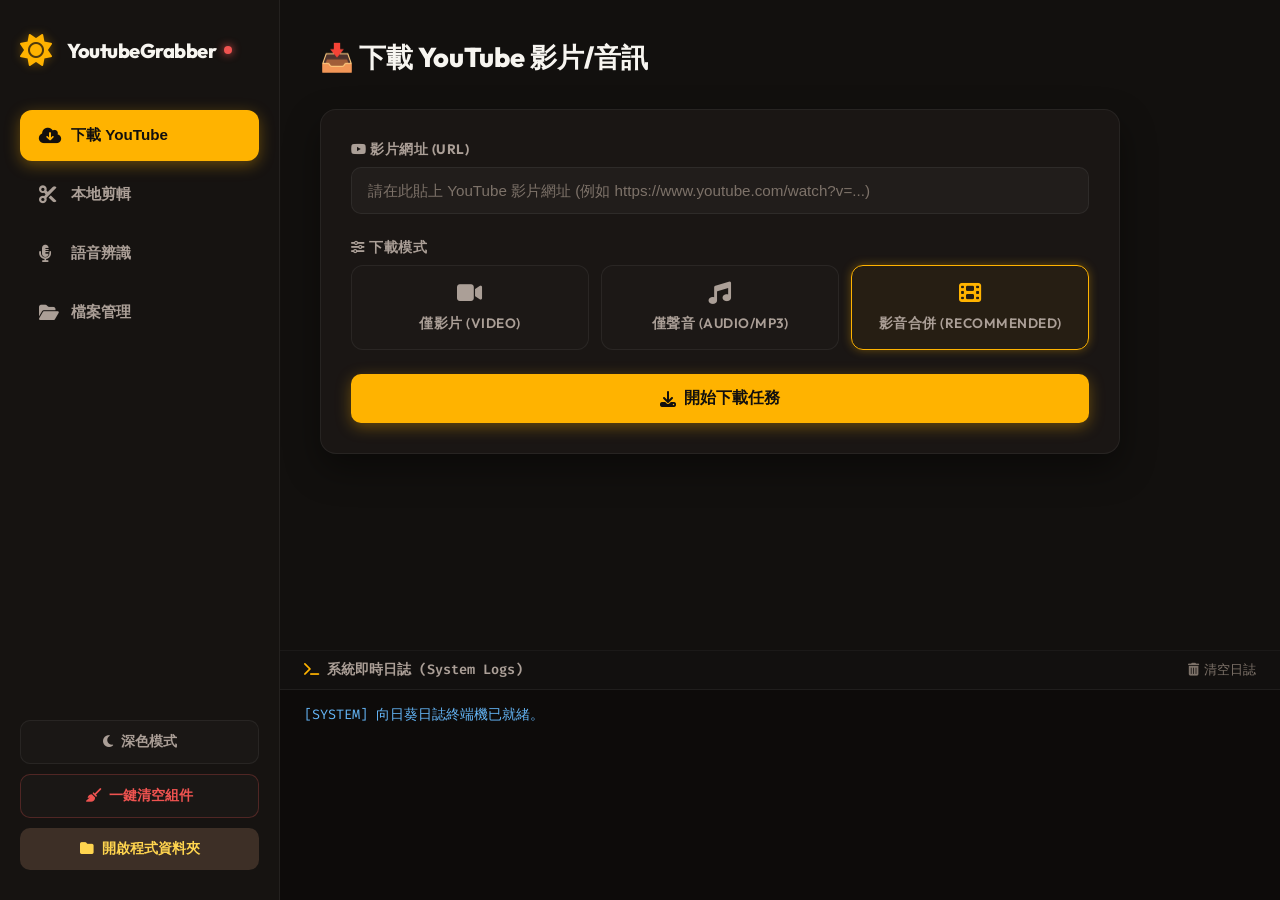
==== commit d745c586: "feat: initialize main dashboard layout with YouTube download, trimming, and transcription tools" ====
--- a/src/static/index.html
+++ b/src/static/index.html
@@ -1,17 +1,21 @@
 <!DOCTYPE html>
 <html lang="zh-Hant">
+
 <head>
     <meta charset="UTF-8">
     <meta name="viewport" content="width=device-width, initial-scale=1.0">
-    <title>Youtube 擷取工具 | 向日葵特別網頁版 🌻</title>
+    <title>Youtube 擷取工具</title>
     <!-- Google Fonts -->
     <link rel="preconnect" href="https://fonts.googleapis.com">
     <link rel="preconnect" href="https://fonts.gstatic.com" crossorigin>
-    <link href="https://fonts.googleapis.com/css2?family=Fira+Code:wght@400;600&family=Inter:wght@300;400;600;800&family=Outfit:wght@300;400;600;800&family=Playfair+Display:ital,wght@0,400;0,700;1,400&family=Space+Grotesk:wght@400;600;700&display=swap" rel="stylesheet">
+    <link
+        href="https://fonts.googleapis.com/css2?family=Fira+Code:wght@400;600&family=Inter:wght@300;400;600;800&family=Outfit:wght@300;400;600;800&family=Playfair+Display:ital,wght@0,400;0,700;1,400&family=Space+Grotesk:wght@400;600;700&display=swap"
+        rel="stylesheet">
     <!-- FontAwesome Icons -->
     <link rel="stylesheet" href="https://cdnjs.cloudflare.com/ajax/libs/font-awesome/6.4.0/css/all.min.css">
     <link rel="stylesheet" href="style.css">
 </head>
+
 <body class="theme-dark">
     <div class="app-layout">
         <!-- Sidebar Navigation -->
@@ -19,8 +23,8 @@
             <div class="brand-area">
                 <div class="logo-sunflower"><i class="fa-solid fa-sun"></i></div>
                 <div class="brand-text">
-                    <h2>YoutubeGrabber <span id="connection-dot" class="connection-dot disconnected" title="與後端服務中斷連線..."></span></h2>
-                    <p>向日葵特別網頁版 🌻</p>
+                    <h2>YoutubeGrabber <span id="connection-dot" class="connection-dot disconnected"
+                            title="與後端服務中斷連線..."></span></h2>
                 </div>
             </div>
 
@@ -44,8 +48,9 @@
                 <button id="theme-toggle-btn" class="theme-toggle-btn" title="切換深淺色模式">
                     <i class="fa-solid fa-moon"></i> <span>深色模式</span>
                 </button>
-                <button id="clean-env-btn" class="theme-toggle-btn uninstall-btn" style="border-color: rgba(239, 83, 80, 0.25); color: #ef5350;" title="清空本機所有下載檔案與 Python 環境">
-                    <i class="fa-solid fa-broom"></i> <span>一鍵清空環境</span>
+                <button id="clean-env-btn" class="theme-toggle-btn uninstall-btn"
+                    style="border-color: rgba(239, 83, 80, 0.25); color: #ef5350;" title="清空本機所有下載的核心組件">
+                    <i class="fa-solid fa-broom"></i> <span>一鍵清空組件</span>
                 </button>
                 <button id="open-workspace-btn" class="workspace-btn">
                     <i class="fa-solid fa-folder"></i> 開啟程式資料夾
@@ -60,8 +65,7 @@
                 <div class="banner-content">
                     <span class="banner-icon"><i class="fa-solid fa-triangle-exclamation"></i></span>
                     <div class="banner-text">
-                        <h3>偵測到缺少必要核心組件 (FFmpeg & FFprobe)</h3>
-                        <p>專案需要這些組件才能進行影片下載與無損裁剪。點擊右側按鈕將為您自動安裝部署。</p>
+                        <h3>偵測到缺少必要核心組件 (FFmpeg & FFprobe & YTDLP)</h3>
                     </div>
                 </div>
                 <button id="install-tools-btn" class="install-banner-btn">
@@ -82,18 +86,18 @@
 
             <!-- Tabs Contents -->
             <div class="tab-contents">
-                
+
                 <!-- 1. YouTube Download Tab -->
                 <div id="tab-download" class="tab-pane active">
                     <div class="pane-header">
                         <h2>📥 下載 YouTube 影片/音訊</h2>
-                        <p>輸入 YouTube 連結並選擇您需要的儲存模式，核心腳本將自動更新以防止 403 錯誤。</p>
                     </div>
 
                     <div class="form-container">
                         <div class="input-group">
                             <label for="download-url"><i class="fa-brands fa-youtube"></i> 影片網址 (URL)</label>
-                            <input type="url" id="download-url" placeholder="請在此貼上 YouTube 影片網址 (例如 https://www.youtube.com/watch?v=...)" required>
+                            <input type="url" id="download-url"
+                                placeholder="請在此貼上 YouTube 影片網址 (例如 https://www.youtube.com/watch?v=...)" required>
                         </div>
 
                         <div class="input-group">
@@ -132,16 +136,17 @@
                 <!-- 2. Local Media Cut Tab -->
                 <div id="tab-cut" class="tab-pane">
                     <div class="pane-header">
-                        <h2>✂️ 本地媒體高速度剪輯</h2>
-                        <p>使用 FFmpeg 無損複製技術，在不重新編碼的情況下，極速裁剪影片或音訊。</p>
+                        <h2>✂️ 快速剪輯</h2>
                     </div>
 
                     <div class="form-container">
                         <div class="input-group">
                             <label for="cut-file-path"><i class="fa-solid fa-file-video"></i> 本地檔案絕對路徑</label>
                             <div class="path-input-wrapper">
-                                <input type="text" id="cut-file-path" placeholder="請輸入本機檔案路徑 (例如 C:\Videos\test.mp4) 或從檔案管理中點選 / 直接拖曳檔案至此">
-                                <button id="browse-cut-btn" class="browse-btn" type="button" title="選擇本地檔案"><i class="fa-solid fa-folder-open"></i> 瀏覽檔案</button>
+                                <input type="text" id="cut-file-path"
+                                    placeholder="請輸入本機檔案路徑 (例如 C:\Videos\test.mp4) 或從檔案管理中點選 / 直接拖曳檔案至此">
+                                <button id="browse-cut-btn" class="browse-btn" type="button" title="選擇本地檔案"><i
+                                        class="fa-solid fa-folder-open"></i> 瀏覽檔案</button>
                             </div>
                         </div>
 
@@ -157,7 +162,7 @@
                                     <input type="number" id="start-s" min="0" max="59" value="0" placeholder="秒">
                                 </div>
                             </div>
-                            
+
                             <div class="time-box">
                                 <span class="time-title"><i class="fa-solid fa-stop"></i> 結束時間</span>
                                 <div class="time-inputs">
@@ -179,16 +184,17 @@
                 <!-- 3. Audio Transcriber (Whisper) Tab -->
                 <div id="tab-transcribe" class="tab-pane">
                     <div class="pane-header">
-                        <h2>🎤 AI 語音辨識 (Whisper)</h2>
-                        <p>將本地影片或音訊檔案直接轉換為繁體中文字幕，基於 faster-whisper 引擎。</p>
+                        <h2>🎤 AI 語音辨識</h2>
                     </div>
 
                     <div class="form-container">
                         <div class="input-group">
                             <label for="transcribe-file-path"><i class="fa-solid fa-file-audio"></i> 本地檔案絕對路徑</label>
                             <div class="path-input-wrapper">
-                                <input type="text" id="transcribe-file-path" placeholder="請輸入本機檔案路徑 (例如 C:\Videos\test.mp3) 或從檔案管理中點選 / 直接拖曳檔案至此">
-                                <button id="browse-transcribe-btn" class="browse-btn" type="button" title="選擇本地檔案"><i class="fa-solid fa-folder-open"></i> 瀏覽檔案</button>
+                                <input type="text" id="transcribe-file-path"
+                                    placeholder="請輸入本機檔案路徑 (例如 C:\Videos\test.mp3) 或從檔案管理中點選 / 直接拖曳檔案至此">
+                                <button id="browse-transcribe-btn" class="browse-btn" type="button" title="選擇本地檔案"><i
+                                        class="fa-solid fa-folder-open"></i> 瀏覽檔案</button>
                             </div>
                         </div>
 
@@ -223,7 +229,6 @@
                 <div id="tab-files" class="tab-pane">
                     <div class="pane-header">
                         <h2>📂 下載與輸出檔案管理</h2>
-                        <p>這裡列出了目前儲存在程式根目錄下的所有影片、音訊及文字辨識檔。</p>
                     </div>
 
                     <div class="files-table-container">
@@ -289,4 +294,5 @@
     <!-- JavaScript Controller -->
     <script src="app.js"></script>
 </body>
-</html>
+
+</html>
